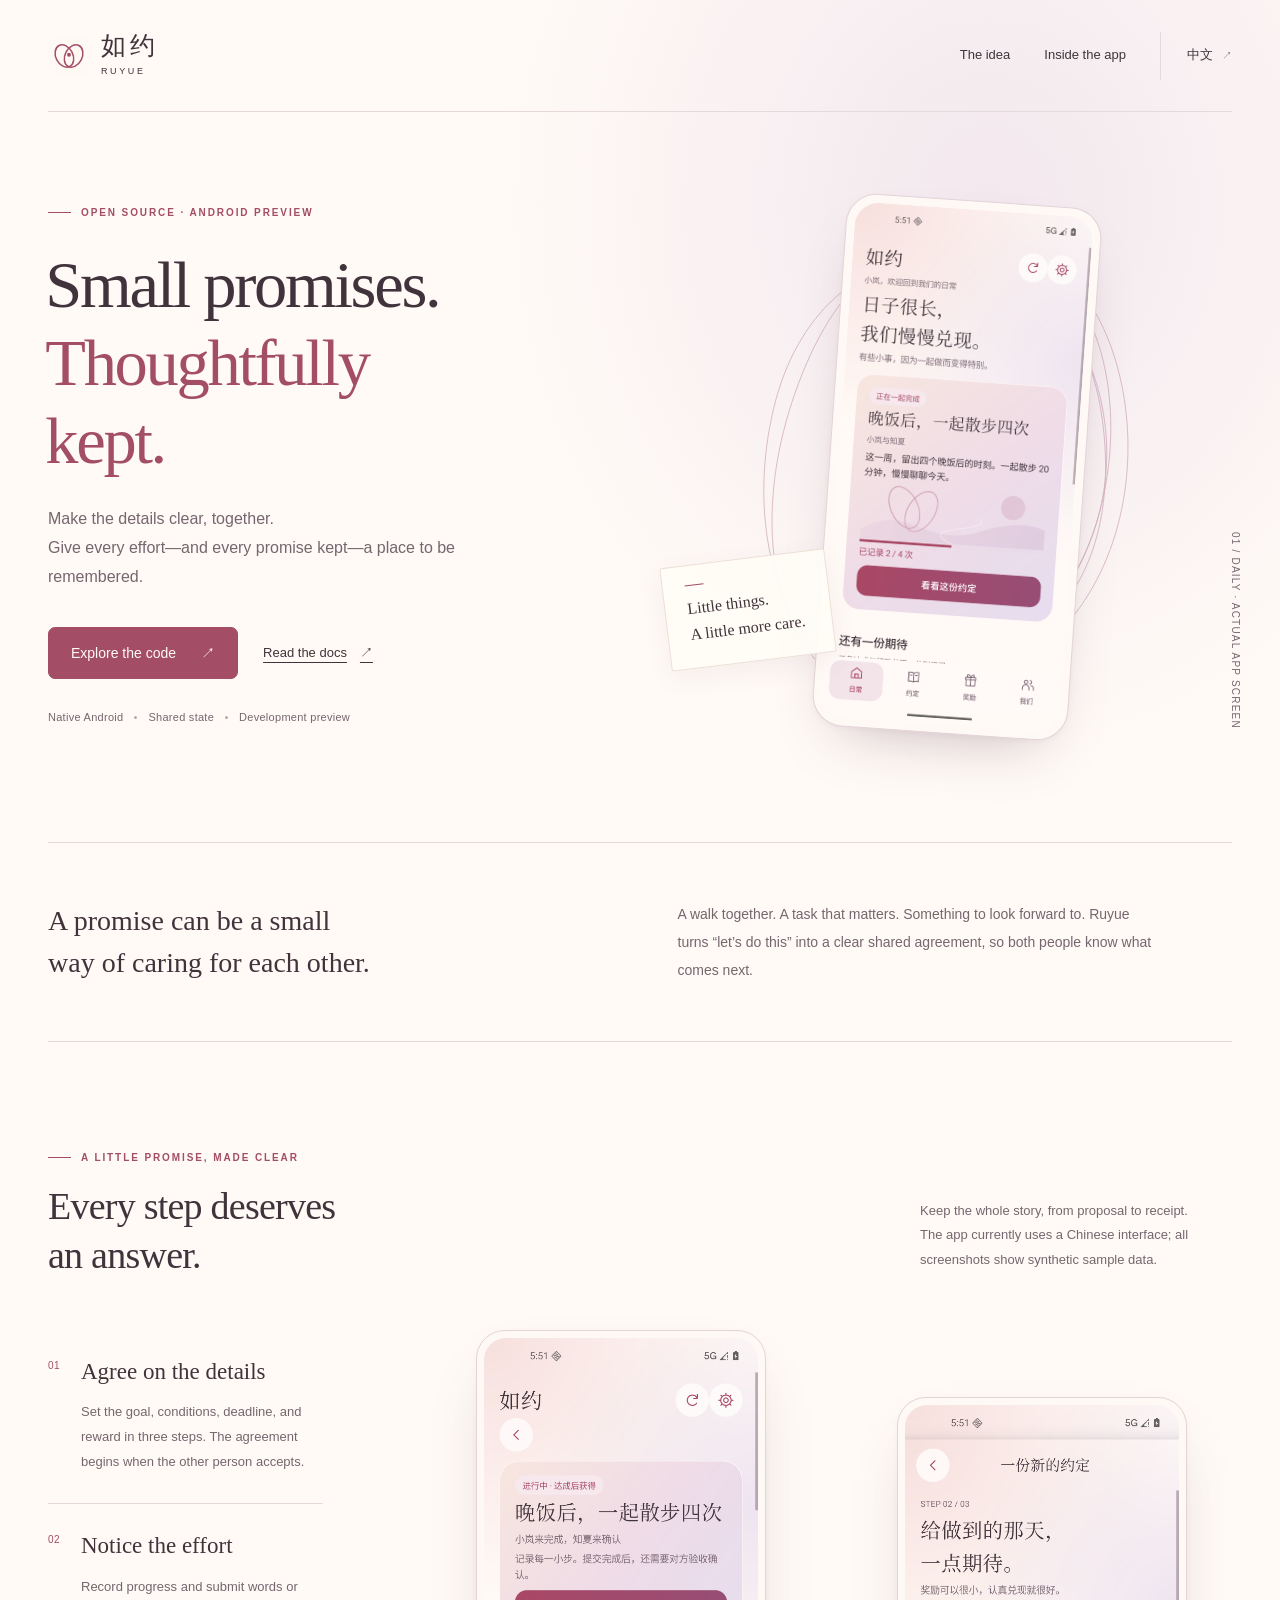
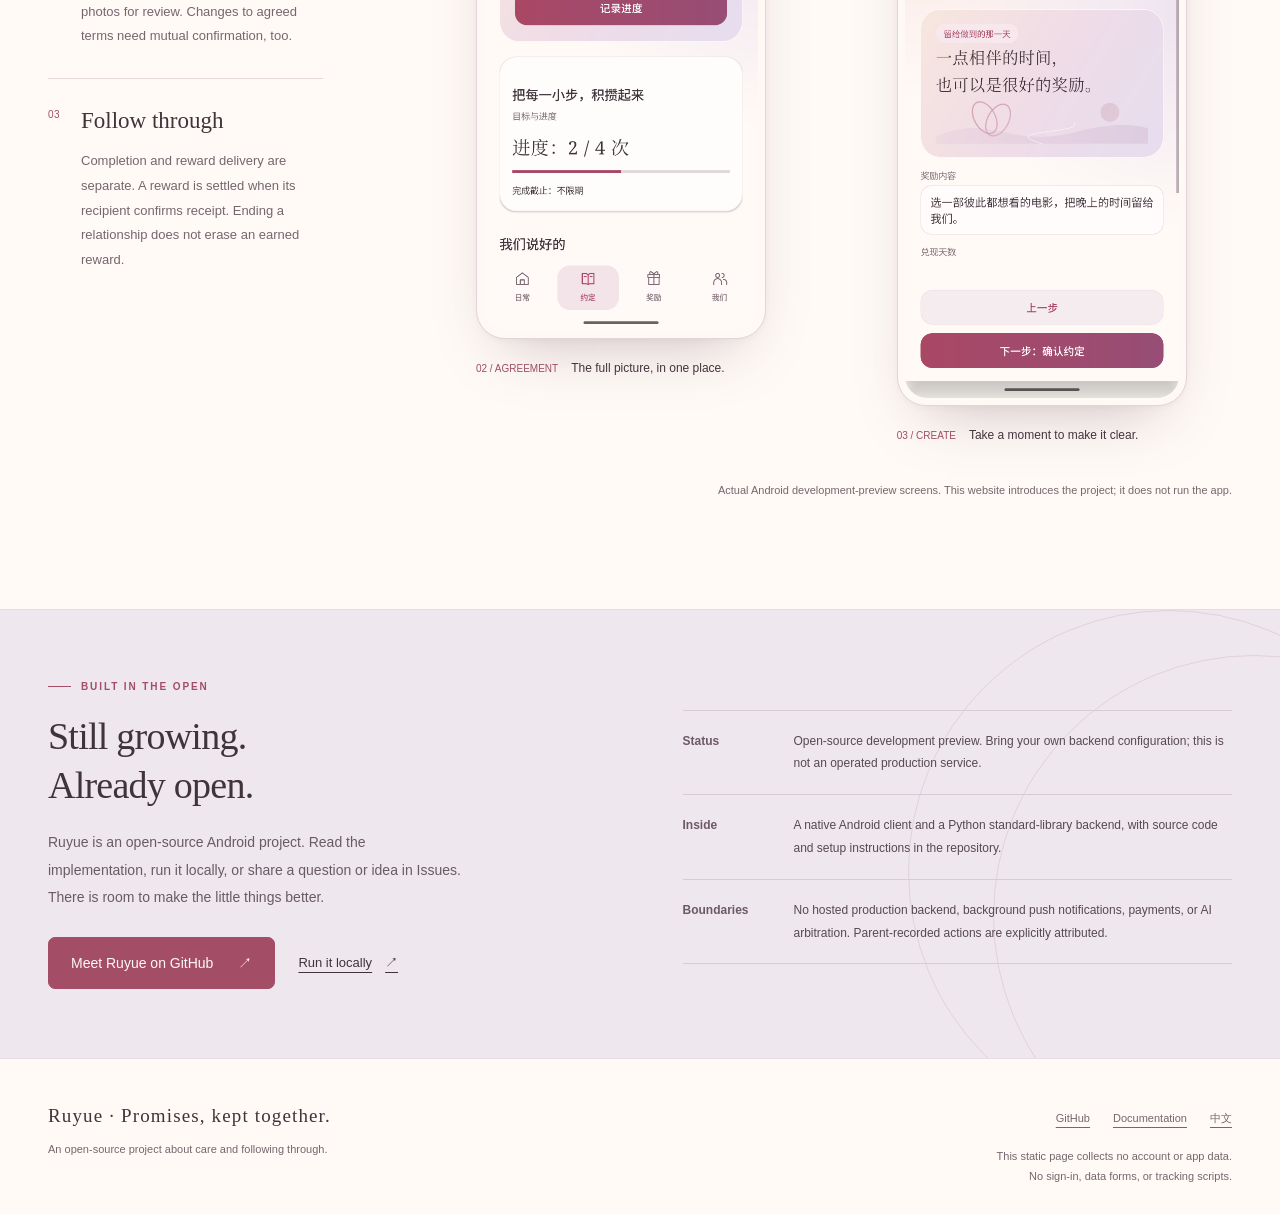
==== site/en/index.html @ 0e7e9a91 "Publish Ruyue Android preview with bilingual docs and website" ====
<!doctype html>
<html lang="en">
<head>
  <meta charset="utf-8">
  <meta name="viewport" content="width=device-width, initial-scale=1">
  <meta name="theme-color" content="#fffaf6">
  <title>Ruyue · Small promises, thoughtfully kept</title>
  <meta name="description" content="Ruyue is an open-source Android app for shared agreements in close relationships. Agree on the details, record progress, and follow rewards through to receipt. An early development preview.">
  <link rel="canonical" href="https://chenzhiyong1994.github.io/ruyue/en/">
  <link rel="alternate" hreflang="zh-CN" href="https://chenzhiyong1994.github.io/ruyue/">
  <link rel="alternate" hreflang="en" href="https://chenzhiyong1994.github.io/ruyue/en/">
  <link rel="alternate" hreflang="x-default" href="https://chenzhiyong1994.github.io/ruyue/">
  <meta property="og:type" content="website">
  <meta property="og:title" content="Ruyue · Small promises, thoughtfully kept">
  <meta property="og:description" content="An open-source Android project about the things we promise, and the care we put into keeping them.">
  <meta property="og:url" content="https://chenzhiyong1994.github.io/ruyue/en/">
  <meta property="og:locale" content="en_US">
  <link rel="icon" href="../assets/mark.svg" type="image/svg+xml">
  <link rel="stylesheet" href="../assets/style.css">
</head>
<body>
  <a class="skip" href="#main">Skip to main content</a>
  <header class="header wrap">
    <a class="brand" href="./" aria-label="Ruyue home"><img src="../assets/mark.svg" width="42" height="42" alt=""><span class="brand-name" lang="zh-CN">如约<small lang="en">RUYUE</small></span></a>
    <nav class="nav" aria-label="Main navigation"><a class="about-link" href="#why">The idea</a><a href="#inside">Inside the app</a><a class="language" href="../" lang="zh-CN" hreflang="zh-CN" aria-label="阅读中文页面">中文 <span aria-hidden="true">↗</span></a></nav>
  </header>
  <main id="main">
    <section class="hero wrap" aria-labelledby="hero-title">
      <div class="hero-text">
        <p class="eyebrow">OPEN SOURCE · ANDROID PREVIEW</p>
        <h1 id="hero-title">Small promises.<br><em>Thoughtfully<br>kept.</em></h1>
        <p class="hero-copy">Make the details clear, together.<br>Give every effort—and every promise kept—a place to be remembered.</p>
        <div class="actions"><a class="action" href="https://github.com/chenzhiyong1994/ruyue">Explore the code <span aria-hidden="true">↗</span></a><a class="text-link" href="https://github.com/chenzhiyong1994/ruyue#readme">Read the docs <span aria-hidden="true">↗</span></a></div>
        <p class="hero-meta"><span>Native Android</span><i aria-hidden="true"></i><span>Shared state</span><i aria-hidden="true"></i><span>Development preview</span></p>
      </div>
      <figure class="hero-art">
        <svg class="halo" viewBox="0 0 500 570" aria-hidden="true"><path d="M275 30C451-1 532 370 331 511S-16 446 38 219 335-3 404 166 361 555 144 515"/><path d="M306 35C464 55 484 406 282 522S-27 407 76 167 391 27 419 230 324 566 118 491"/></svg>
        <div class="phone hero-phone"><img src="../assets/home.png" width="1080" height="2340" alt="Ruyue’s Android home screen in Chinese, showing a synthetic sample agreement and its current status" fetchpriority="high"></div>
        <div class="floating-note" aria-hidden="true">Little things.<br>A little more care.</div>
        <figcaption class="image-note">01 / DAILY · ACTUAL APP SCREEN</figcaption>
      </figure>
    </section>
    <section class="intent wrap" id="why" aria-labelledby="intent-title">
      <h2 id="intent-title">A promise can be a small<br>way of caring for each other.</h2>
      <p>A walk together. A task that matters. Something to look forward to. Ruyue turns “let’s do this” into a clear shared agreement, so both people know what comes next.</p>
    </section>
    <section class="section wrap" id="inside" aria-labelledby="inside-title">
      <div class="section-head"><div><p class="eyebrow">A LITTLE PROMISE, MADE CLEAR</p><h2 id="inside-title">Every step deserves<br>an answer.</h2></div><p>Keep the whole story, from proposal to receipt.<br>The app currently uses a Chinese interface; all screenshots show synthetic sample data.</p></div>
      <div class="inside-grid">
        <div class="steps">
          <article class="step"><span class="step-number">01</span><h3>Agree on the details</h3><p>Set the goal, conditions, deadline, and reward in three steps. The agreement begins when the other person accepts.</p></article>
          <article class="step"><span class="step-number">02</span><h3>Notice the effort</h3><p>Record progress and submit words or photos for review. Changes to agreed terms need mutual confirmation, too.</p></article>
          <article class="step"><span class="step-number">03</span><h3>Follow through</h3><p>Completion and reward delivery are separate. A reward is settled when its recipient confirms receipt. Ending a relationship does not erase an earned reward.</p></article>
        </div>
        <figure class="screen-shot"><div class="phone"><img src="../assets/detail.png" width="1080" height="2340" loading="lazy" alt="A Chinese agreement detail screen with its terms, progress, and reward state"></div><figcaption><span>02 / AGREEMENT</span><b>The full picture, in one place.</b></figcaption></figure>
        <figure class="screen-shot secondary"><div class="phone"><img src="../assets/create.png" width="1080" height="2340" loading="lazy" alt="Ruyue’s three-step full-screen creation flow, before the final confirmation"></div><figcaption><span>03 / CREATE</span><b>Take a moment to make it clear.</b></figcaption></figure>
      </div>
      <p class="screens-note">Actual Android development-preview screens. This website introduces the project; it does not run the app.</p>
    </section>
    <section class="open-section" aria-labelledby="open-title">
      <div class="open wrap">
        <div><p class="eyebrow">BUILT IN THE OPEN</p><h2 id="open-title">Still growing.<br>Already open.</h2><p class="open-description">Ruyue is an open-source Android project. Read the implementation, run it locally, or share a question or idea in Issues. There is room to make the little things better.</p><div class="open-links"><a class="action" href="https://github.com/chenzhiyong1994/ruyue">Meet Ruyue on GitHub <span aria-hidden="true">↗</span></a><a class="text-link" href="https://github.com/chenzhiyong1994/ruyue#readme">Run it locally <span aria-hidden="true">↗</span></a></div></div>
        <dl class="open-facts"><div class="fact"><dt>Status</dt><dd>Open-source development preview. Bring your own backend configuration; this is not an operated production service.</dd></div><div class="fact"><dt>Inside</dt><dd>A native Android client and a Python standard-library backend, with source code and setup instructions in the repository.</dd></div><div class="fact"><dt>Boundaries</dt><dd>No hosted production backend, background push notifications, payments, or AI arbitration. Parent-recorded actions are explicitly attributed.</dd></div></dl>
      </div>
    </section>
  </main>
  <footer class="footer wrap"><div><p class="footer-title">Ruyue · Promises, kept together.</p><p>An open-source project about care and following through.</p></div><div class="footer-right"><div class="footer-links"><a href="https://github.com/chenzhiyong1994/ruyue">GitHub</a><a href="https://github.com/chenzhiyong1994/ruyue#readme">Documentation</a><a href="../" lang="zh-CN" hreflang="zh-CN">中文</a></div><p>This static page collects no account or app data.<br>No sign-in, data forms, or tracking scripts.</p></div></footer>
</body>
</html>
---- site/assets/style.css ----
:root{color-scheme:light;--paper:#fffaf6;--ink:#40333c;--muted:#75666f;--rose:#a34d67;--rose-dark:#893952;--line:#e6d9dc;--lavender:#eee7f0;--serif:"Iowan Old Style","Palatino Linotype","Songti SC","STSong","SimSun",serif;--sans:-apple-system,BlinkMacSystemFont,"Segoe UI","PingFang SC","Microsoft YaHei",sans-serif}
*{box-sizing:border-box}
html{scroll-behavior:smooth;scroll-padding-top:2rem}
body{margin:0;background:var(--paper);color:var(--ink);font:16px/1.75 var(--sans);-webkit-font-smoothing:antialiased}
body::before{content:"";position:absolute;z-index:-1;top:0;right:0;width:65%;height:820px;background:radial-gradient(ellipse at 65% 25%,#ecdfeab0,transparent 65%);pointer-events:none}
a{color:inherit;text-underline-offset:5px;text-decoration-thickness:1px}
a:hover{color:var(--rose-dark)}
a:focus-visible{outline:3px solid var(--rose);outline-offset:6px;border-radius:4px}
img,svg{display:block;max-width:100%}
img{height:auto}
button,a{-webkit-tap-highlight-color:transparent}
::selection{background:#ead5df}
.wrap{width:min(1184px,calc(100% - 96px));margin-inline:auto}
.skip{position:fixed;top:12px;left:12px;z-index:10;padding:10px 20px;background:var(--ink);color:white;transform:translateY(-180%)}
.skip:focus{transform:none;color:white}
.header{display:flex;align-items:center;justify-content:space-between;min-height:112px;border-bottom:1px solid var(--line)}
.brand{display:flex;align-items:center;gap:11px;text-decoration:none}
.brand img{width:42px;height:42px}
.brand-name{font-family:var(--serif);font-size:25px;letter-spacing:.14em;line-height:1.15}
.brand-name small{display:block;font:9px/1.8 var(--sans);letter-spacing:.29em;margin-top:3px}
.nav{display:flex;align-items:center;gap:34px;font-size:13px}
.nav a{display:inline-flex;align-items:center;min-height:48px;text-decoration:none}
.nav a:hover{text-decoration:underline}
.nav .language{gap:9px;border-left:1px solid var(--line);padding-left:26px}
.language span{font-size:10px;color:var(--muted)}
.hero{display:grid;grid-template-columns:1.05fr 1fr;align-items:center;min-height:730px;padding-top:40px;padding-bottom:62px;gap:55px}
.eyebrow{display:flex;align-items:center;gap:10px;color:var(--rose);font-size:10px;line-height:1.5;letter-spacing:.19em;font-weight:600;text-transform:uppercase;margin:0 0 26px}
.eyebrow::before{content:"";width:23px;height:1px;background:currentColor}
h1,h2,h3,p,figure{margin:0}
h1,h2,h3{font-weight:400}
h1{font:400 clamp(46px,5.25vw,70px)/1.4 var(--serif);letter-spacing:.025em;margin-left:-.04em}
h1 em{font-style:normal;color:var(--rose)}
.hero-copy{font-size:17px;line-height:1.95;color:var(--muted);max-width:29em;margin-top:26px}
.actions{display:flex;flex-wrap:wrap;align-items:center;gap:14px 25px;margin-top:35px}
.action{display:inline-flex;justify-content:center;align-items:center;gap:25px;min-height:52px;padding:12px 22px;border:1px solid var(--rose);border-radius:7px;background:var(--rose);color:#fffaf6;text-decoration:none;font-size:14px;transition:background .2s,transform .2s}
.action:hover{background:var(--rose-dark);border-color:var(--rose-dark);color:#fffaf6;transform:translateY(-2px)}
.text-link{display:inline-flex;align-items:center;gap:13px;min-height:48px;font-size:13px}
.hero-meta{display:flex;gap:11px;align-items:center;flex-wrap:wrap;font-size:11px;color:var(--muted);margin-top:29px;letter-spacing:.025em}
.hero-meta i{width:3px;height:3px;background:#bca4af;border-radius:50%}
.hero-art{position:relative;display:flex;align-items:center;justify-content:center;min-width:0;padding:13px 0 12px}
.halo{position:absolute;width:112%;max-width:none;height:88%;top:6%;left:-6%;pointer-events:none;color:#c493aa;opacity:.66}
.halo path{fill:none;stroke:currentColor;stroke-width:1}
.phone{position:relative;background:#fff9f5;border:1px solid #e3d4d9;border-radius:31px;padding:8px;box-shadow:0 28px 60px -29px #76526766,0 2px 5px #8062700d;overflow:hidden}
.phone img{width:100%;border-radius:24px}
.hero-phone{width:256px;transform:rotate(4deg);z-index:1}
.floating-note{position:absolute;z-index:2;bottom:15%;left:-3%;padding:19px 26px 19px 22px;transform:rotate(-7deg);background:#fffdf7eF;border:1px solid #eddfd6;box-shadow:0 8px 25px #79586812;font:16px/1.8 var(--serif);letter-spacing:.035em;border-radius:2px}
.floating-note::before{content:"";display:block;width:19px;height:1px;background:var(--rose);margin-bottom:10px}
.image-note{position:absolute;right:-12px;bottom:3%;writing-mode:vertical-rl;font-size:10px;letter-spacing:.12em;color:var(--muted)}
.intent{border-top:1px solid var(--line);border-bottom:1px solid var(--line);padding:57px 0;display:grid;grid-template-columns:1fr 1fr;gap:75px;align-items:center}
.intent h2{font:28px/1.8 var(--serif);letter-spacing:.025em;max-width:16em}
.intent p{font-size:14px;color:var(--muted);line-height:2;max-width:34em}
.section{padding-block:108px}
.section-head{display:flex;justify-content:space-between;align-items:end;gap:40px;margin-bottom:49px}
.section-head h2,.open h2{font:38px/1.55 var(--serif);letter-spacing:.01em}
.section-head .eyebrow{margin-bottom:17px}
.section-head>p{font-size:13px;color:var(--muted);max-width:24em;line-height:1.9;padding-bottom:8px}
.inside-grid{display:grid;grid-template-columns:.9fr 1fr 1fr;gap:40px;align-items:start}
.steps{padding-top:25px;max-width:275px}
.step{position:relative;padding:0 0 29px 33px;margin-bottom:25px;border-bottom:1px solid var(--line)}
.step:last-child{margin-bottom:0;border-bottom:0;padding-bottom:0}
.step-number{position:absolute;left:0;top:2px;color:var(--rose);font-size:10px;font-variant-numeric:tabular-nums;letter-spacing:.04em}
.step h3{font:21px/1.5 var(--serif);margin-bottom:11px}
.step p{font-size:13px;line-height:1.9;color:var(--muted)}
.screen-shot{min-width:0;max-width:290px;margin-inline:auto}
.screen-shot .phone{border-radius:29px;padding:7px}
.screen-shot .phone img{border-radius:22px}
.screen-shot.secondary{padding-top:67px}
figcaption{margin-top:19px;display:flex;gap:13px;align-items:baseline;font-size:12px;color:var(--muted)}
figcaption b{font-weight:500;color:var(--ink)}
figcaption span:first-child{font-size:10px;color:var(--rose)}
.screens-note{margin-top:35px;font-size:11px;color:var(--muted);text-align:right}
.open-section{background:#eee7ed;border-top:1px solid #e6dce3;border-bottom:1px solid #e6dce3;position:relative;overflow:hidden}
.open-section::before{content:"";position:absolute;pointer-events:none;width:520px;height:520px;border:1px solid #d6bfcf;border-radius:50%;right:-150px;top:0;opacity:.55}
.open-section::after{content:"";position:absolute;pointer-events:none;width:520px;height:520px;border:1px solid #d6bfcf;border-radius:50%;right:-235px;top:45px;opacity:.55}
.open{position:relative;z-index:1;display:grid;grid-template-columns:1fr 1fr;gap:85px;padding-block:69px}
.open .eyebrow{margin-bottom:18px}
.open-description{max-width:30em;font-size:14px;line-height:1.95;color:#695b65;margin-top:19px}
.open-links{display:flex;align-items:center;flex-wrap:wrap;gap:23px;margin-top:26px}
.open-facts{padding-top:6px;align-self:center}
.fact{display:grid;grid-template-columns:86px 1fr;gap:25px;padding:19px 0;border-bottom:1px solid #d8cbd5;font-size:12px;line-height:1.9}
.fact:first-child{border-top:1px solid #d8cbd5}
.fact dt{color:#6c5968;font-weight:600}
.fact dd{margin:0;color:#584951;overflow-wrap:anywhere}
.footer{padding-top:40px;padding-bottom:28px;display:flex;justify-content:space-between;gap:35px;align-items:start;font-size:11px;color:var(--muted)}
.footer-title{font-family:var(--serif);font-size:19px;color:var(--ink);margin-bottom:7px;letter-spacing:.06em}
.footer-right{text-align:right;max-width:35em}
.footer-links{display:flex;gap:23px;justify-content:flex-end;margin-bottom:10px;flex-wrap:wrap}
.footer-links a{display:inline-flex;align-items:center;min-height:38px}
html[lang=en] h1{font-size:clamp(45px,5.2vw,69px);line-height:1.17;letter-spacing:-.035em}
html[lang=en] .hero-copy{font-size:16px;line-height:1.8;max-width:26em}
html[lang=en] .intent h2{line-height:1.5;letter-spacing:0}
html[lang=en] .step h3{font-size:23px}
html[lang=en] .floating-note{font-size:16px;line-height:1.65;letter-spacing:0}
html[lang=en] .section-head h2,html[lang=en] .open h2{line-height:1.3;letter-spacing:-.02em}
@media(max-width:1040px){.wrap{width:calc(100% - 64px)}.hero{gap:30px;min-height:675px}.hero-phone{width:230px}.floating-note{left:-10%;bottom:11%;font-size:14px;padding:15px 19px}.inside-grid{gap:26px}.steps{padding-top:14px}.step{padding-left:24px}.intent{gap:45px}.open{gap:50px}.fact{grid-template-columns:75px 1fr;gap:15px}.image-note{right:-2px}}
@media(max-width:760px){.wrap{width:calc(100% - 40px)}.header{min-height:88px}.brand-name{font-size:23px}.brand img{width:35px;height:35px}.nav{gap:19px;font-size:12px}.nav .language{padding-left:17px}.language span{display:none}.hero{grid-template-columns:1fr;gap:37px;padding-top:55px;padding-bottom:51px}.hero-text{max-width:530px}.hero h1{font-size:55px;line-height:1.4}.hero-copy{font-size:15px;max-width:30em;margin-top:22px}.hero .eyebrow{margin-bottom:21px}.actions{margin-top:26px;gap:12px 22px}.hero-meta{margin-top:21px}.hero-art{max-width:470px;width:100%;justify-self:center}.hero-phone{width:240px;transform:rotate(3deg)}.floating-note{left:0;bottom:17%;font-size:16px;padding:16px 22px}.image-note{right:7%;bottom:6%}.halo{left:0;max-width:100%}.intent{grid-template-columns:1fr;gap:18px;padding-block:37px}.intent h2{font-size:25px;max-width:22em}.intent p{font-size:13px;max-width:42em}.section{padding-block:67px}.section-head{display:block;margin-bottom:34px}.section-head h2,.open h2{font-size:32px}.section-head>p{max-width:38em;margin-top:16px;padding:0}.inside-grid{grid-template-columns:1fr 1fr;gap:26px 20px}.steps{grid-column:1/-1;max-width:none;display:grid;grid-template-columns:repeat(3,1fr);gap:20px;padding:0 0 13px}.step{padding:0;margin:0;border:0}.step-number{position:static;display:block;margin-bottom:9px}.step h3{font-size:19px;margin-bottom:8px}.step p{font-size:12px}.screen-shot{width:100%;max-width:260px}.screen-shot.secondary{padding-top:48px}.screen-shot .phone{padding:5px;border-radius:24px}.screen-shot .phone img{border-radius:19px}figcaption{gap:8px;display:block;margin-top:13px}figcaption span:first-child{display:block;margin-bottom:3px}.screens-note{text-align:left;font-size:10px;margin-top:26px}.open{grid-template-columns:1fr;gap:31px;padding-block:48px}.open-description{font-size:13px;max-width:40em}.open-facts{padding:0;margin:0}.fact{grid-template-columns:83px 1fr;padding-block:15px}.footer{padding-top:30px;gap:25px}.footer-right{max-width:25em}html[lang=en] .hero h1{font-size:56px;line-height:1.15}html[lang=en] .step h3{font-size:19px}}
@media(max-width:420px){.wrap{width:calc(100% - 36px)}.nav{gap:14px}.nav .language{padding-left:12px}.nav .about-link{display:none}.hero{padding-top:43px}.hero h1{font-size:46px}.eyebrow{font-size:9px;letter-spacing:.12em}.hero-copy{font-size:14px}.hero-phone{width:216px}.floating-note{left:0;bottom:15%;font-size:14px;padding:13px 17px}.image-note{right:0}.action{font-size:13px;gap:17px;padding-inline:18px}.text-link{font-size:12px}.hero-meta{font-size:10px;gap:8px}.steps{grid-template-columns:1fr;gap:22px;padding-bottom:7px}.step{padding-left:30px}.step-number{position:absolute;top:5px;left:0}.step h3{font-size:20px}.step p{font-size:13px;max-width:30em}.inside-grid{gap:26px 13px}.screen-shot .phone{padding:4px;border-radius:18px}.screen-shot .phone img{border-radius:14px}.section-head h2,.open h2{font-size:29px}.section-head .eyebrow{margin-bottom:12px}.intent h2{font-size:24px}.footer{display:block}.footer-right{text-align:left;margin-top:19px;max-width:none}.footer-links{justify-content:flex-start;margin-bottom:8px;gap:25px}html[lang=en] .hero h1{font-size:47px}.fact{grid-template-columns:73px 1fr;gap:16px}}
@media(prefers-reduced-motion:reduce){html{scroll-behavior:auto}*,*::before,*::after{animation:none!important;transition:none!important}}
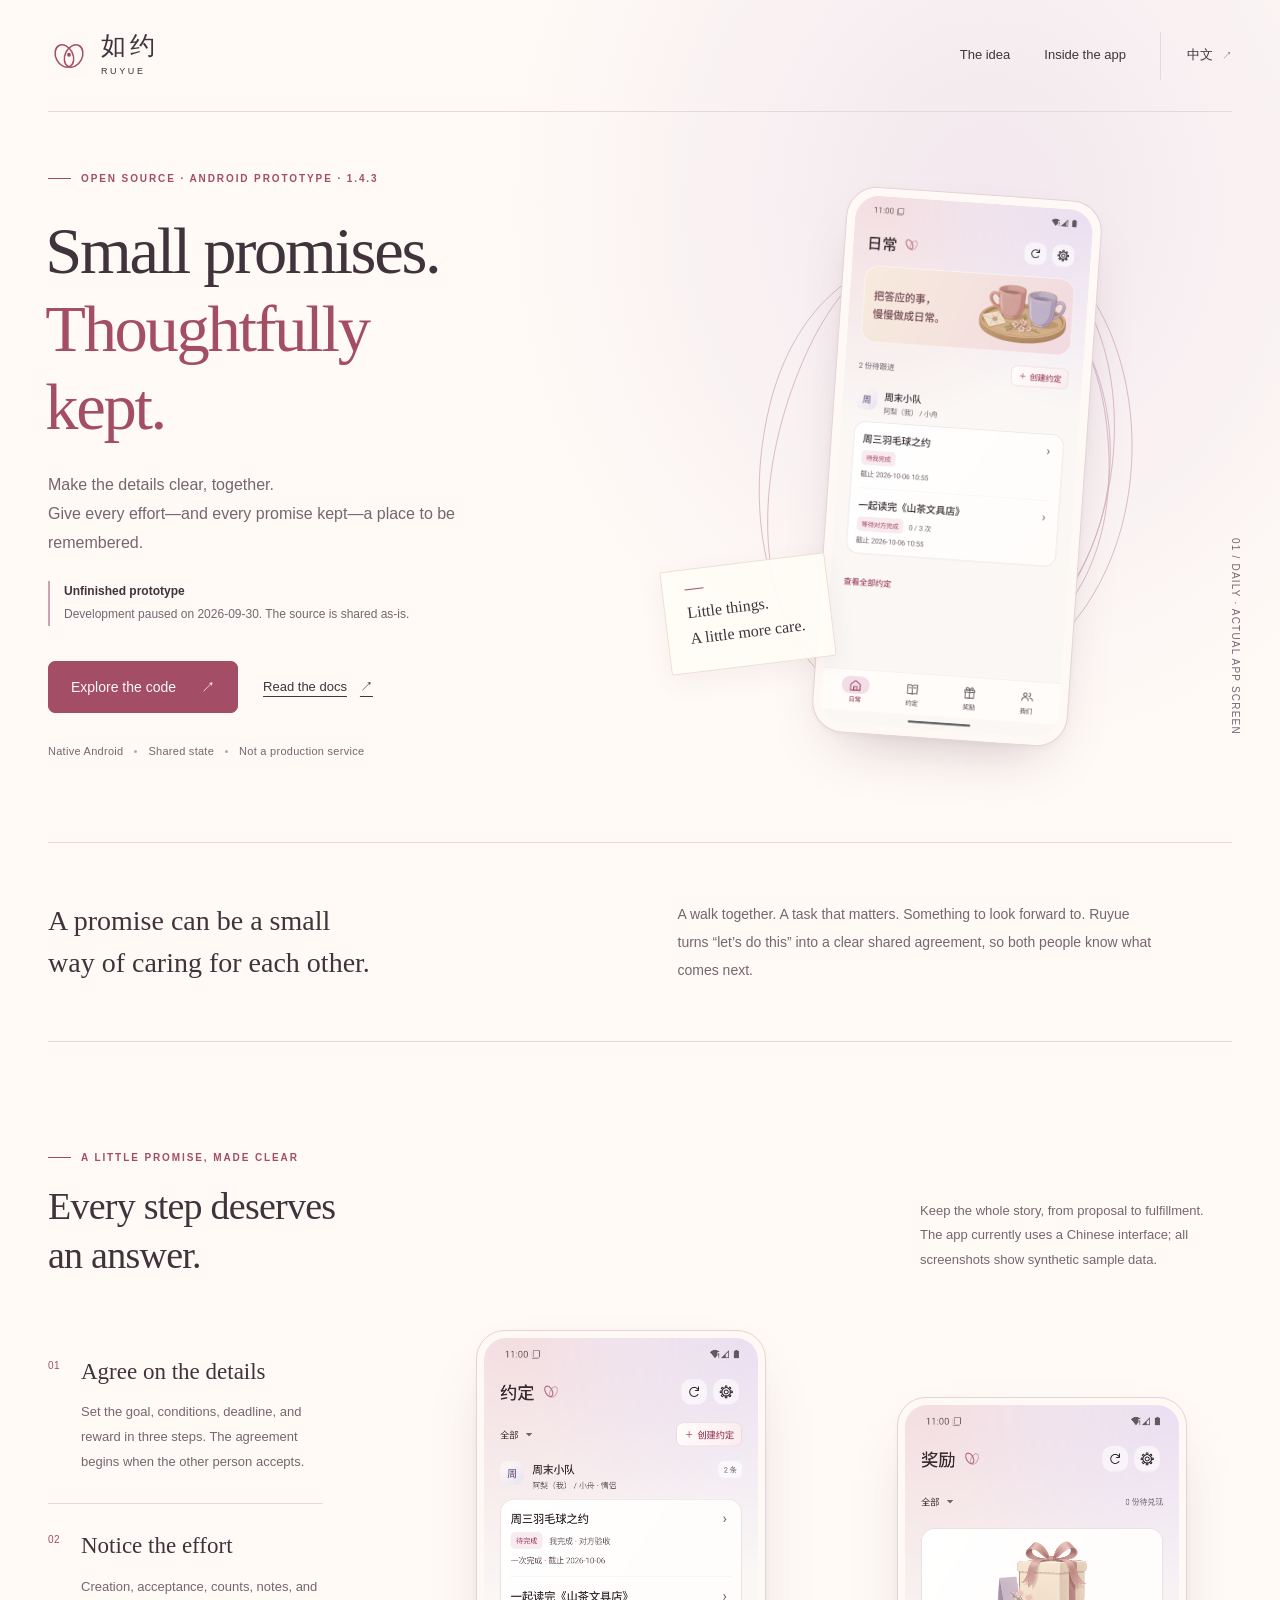
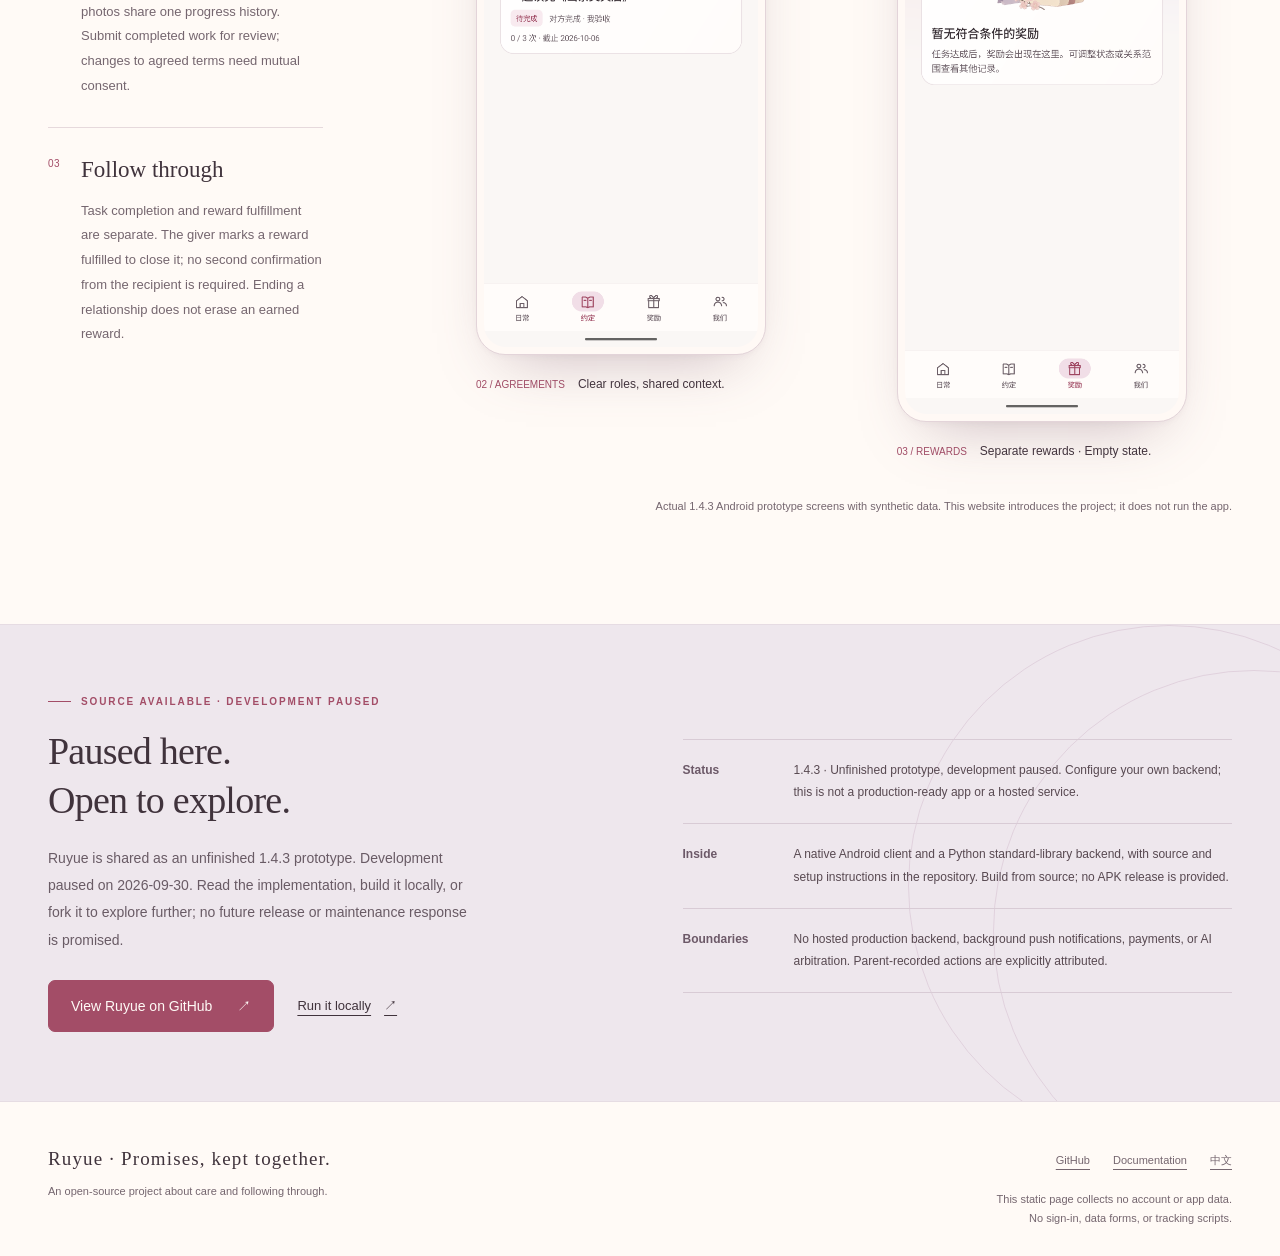
==== commit b25d8396: "Publish 1.4.3 prototype snapshot and document paused development" ====
--- a/site/en/index.html
+++ b/site/en/index.html
@@ -5,14 +5,14 @@
   <meta name="viewport" content="width=device-width, initial-scale=1">
   <meta name="theme-color" content="#fffaf6">
   <title>Ruyue · Small promises, thoughtfully kept</title>
-  <meta name="description" content="Ruyue is an open-source Android app for shared agreements in close relationships. Agree on the details, record progress, and follow rewards through to receipt. An early development preview.">
+  <meta name="description" content="Ruyue 1.4.3 is an unfinished open-source Android prototype for shared agreements in close relationships. Task completion and reward fulfillment are separate. Development paused on 2026-09-30.">
   <link rel="canonical" href="https://chenzhiyong1994.github.io/ruyue/en/">
   <link rel="alternate" hreflang="zh-CN" href="https://chenzhiyong1994.github.io/ruyue/">
   <link rel="alternate" hreflang="en" href="https://chenzhiyong1994.github.io/ruyue/en/">
   <link rel="alternate" hreflang="x-default" href="https://chenzhiyong1994.github.io/ruyue/">
   <meta property="og:type" content="website">
   <meta property="og:title" content="Ruyue · Small promises, thoughtfully kept">
-  <meta property="og:description" content="An open-source Android project about the things we promise, and the care we put into keeping them.">
+  <meta property="og:description" content="Ruyue 1.4.3: an unfinished open-source Android prototype for shared agreements. Development paused on 2026-09-30.">
   <meta property="og:url" content="https://chenzhiyong1994.github.io/ruyue/en/">
   <meta property="og:locale" content="en_US">
   <link rel="icon" href="../assets/mark.svg" type="image/svg+xml">
@@ -27,15 +27,16 @@
   <main id="main">
     <section class="hero wrap" aria-labelledby="hero-title">
       <div class="hero-text">
-        <p class="eyebrow">OPEN SOURCE · ANDROID PREVIEW</p>
+        <p class="eyebrow">OPEN SOURCE · ANDROID PROTOTYPE · 1.4.3</p>
         <h1 id="hero-title">Small promises.<br><em>Thoughtfully<br>kept.</em></h1>
         <p class="hero-copy">Make the details clear, together.<br>Give every effort—and every promise kept—a place to be remembered.</p>
+        <p class="project-status"><strong>Unfinished prototype</strong><span>Development paused on <time datetime="2026-09-30">2026-09-30</time>. The source is shared as-is.</span></p>
         <div class="actions"><a class="action" href="https://github.com/chenzhiyong1994/ruyue">Explore the code <span aria-hidden="true">↗</span></a><a class="text-link" href="https://github.com/chenzhiyong1994/ruyue#readme">Read the docs <span aria-hidden="true">↗</span></a></div>
-        <p class="hero-meta"><span>Native Android</span><i aria-hidden="true"></i><span>Shared state</span><i aria-hidden="true"></i><span>Development preview</span></p>
+        <p class="hero-meta"><span>Native Android</span><i aria-hidden="true"></i><span>Shared state</span><i aria-hidden="true"></i><span>Not a production service</span></p>
       </div>
       <figure class="hero-art">
         <svg class="halo" viewBox="0 0 500 570" aria-hidden="true"><path d="M275 30C451-1 532 370 331 511S-16 446 38 219 335-3 404 166 361 555 144 515"/><path d="M306 35C464 55 484 406 282 522S-27 407 76 167 391 27 419 230 324 566 118 491"/></svg>
-        <div class="phone hero-phone"><img src="../assets/home.png" width="1080" height="2340" alt="Ruyue’s Android home screen in Chinese, showing a synthetic sample agreement and its current status" fetchpriority="high"></div>
+        <div class="phone hero-phone"><img src="../assets/home.png" width="1080" height="2400" alt="Ruyue 1.4.3 home screen in Chinese, with two pending agreements in a synthetic sample relationship" fetchpriority="high"></div>
         <div class="floating-note" aria-hidden="true">Little things.<br>A little more care.</div>
         <figcaption class="image-note">01 / DAILY · ACTUAL APP SCREEN</figcaption>
       </figure>
@@ -45,22 +46,22 @@
       <p>A walk together. A task that matters. Something to look forward to. Ruyue turns “let’s do this” into a clear shared agreement, so both people know what comes next.</p>
     </section>
     <section class="section wrap" id="inside" aria-labelledby="inside-title">
-      <div class="section-head"><div><p class="eyebrow">A LITTLE PROMISE, MADE CLEAR</p><h2 id="inside-title">Every step deserves<br>an answer.</h2></div><p>Keep the whole story, from proposal to receipt.<br>The app currently uses a Chinese interface; all screenshots show synthetic sample data.</p></div>
+      <div class="section-head"><div><p class="eyebrow">A LITTLE PROMISE, MADE CLEAR</p><h2 id="inside-title">Every step deserves<br>an answer.</h2></div><p>Keep the whole story, from proposal to fulfillment.<br>The app currently uses a Chinese interface; all screenshots show synthetic sample data.</p></div>
       <div class="inside-grid">
         <div class="steps">
           <article class="step"><span class="step-number">01</span><h3>Agree on the details</h3><p>Set the goal, conditions, deadline, and reward in three steps. The agreement begins when the other person accepts.</p></article>
-          <article class="step"><span class="step-number">02</span><h3>Notice the effort</h3><p>Record progress and submit words or photos for review. Changes to agreed terms need mutual confirmation, too.</p></article>
-          <article class="step"><span class="step-number">03</span><h3>Follow through</h3><p>Completion and reward delivery are separate. A reward is settled when its recipient confirms receipt. Ending a relationship does not erase an earned reward.</p></article>
+          <article class="step"><span class="step-number">02</span><h3>Notice the effort</h3><p>Creation, acceptance, counts, notes, and photos share one progress history. Submit completed work for review; changes to agreed terms need mutual consent.</p></article>
+          <article class="step"><span class="step-number">03</span><h3>Follow through</h3><p>Task completion and reward fulfillment are separate. The giver marks a reward fulfilled to close it; no second confirmation from the recipient is required. Ending a relationship does not erase an earned reward.</p></article>
         </div>
-        <figure class="screen-shot"><div class="phone"><img src="../assets/detail.png" width="1080" height="2340" loading="lazy" alt="A Chinese agreement detail screen with its terms, progress, and reward state"></div><figcaption><span>02 / AGREEMENT</span><b>The full picture, in one place.</b></figcaption></figure>
-        <figure class="screen-shot secondary"><div class="phone"><img src="../assets/create.png" width="1080" height="2340" loading="lazy" alt="Ruyue’s three-step full-screen creation flow, before the final confirmation"></div><figcaption><span>03 / CREATE</span><b>Take a moment to make it clear.</b></figcaption></figure>
+        <figure class="screen-shot"><div class="phone"><img src="../assets/agreements.png" width="1080" height="2400" loading="lazy" alt="Ruyue 1.4.3 agreement list in Chinese, grouped by a synthetic relationship with each person’s role and pending status"></div><figcaption><span>02 / AGREEMENTS</span><b>Clear roles, shared context.</b></figcaption></figure>
+        <figure class="screen-shot secondary"><div class="phone"><img src="../assets/rewards.png" width="1080" height="2400" loading="lazy" alt="Ruyue 1.4.3 rewards empty state in Chinese; the synthetic sample has no completed tasks with rewards yet"></div><figcaption><span>03 / REWARDS</span><b>Separate rewards · Empty state.</b></figcaption></figure>
       </div>
-      <p class="screens-note">Actual Android development-preview screens. This website introduces the project; it does not run the app.</p>
+      <p class="screens-note">Actual 1.4.3 Android prototype screens with synthetic data. This website introduces the project; it does not run the app.</p>
     </section>
     <section class="open-section" aria-labelledby="open-title">
       <div class="open wrap">
-        <div><p class="eyebrow">BUILT IN THE OPEN</p><h2 id="open-title">Still growing.<br>Already open.</h2><p class="open-description">Ruyue is an open-source Android project. Read the implementation, run it locally, or share a question or idea in Issues. There is room to make the little things better.</p><div class="open-links"><a class="action" href="https://github.com/chenzhiyong1994/ruyue">Meet Ruyue on GitHub <span aria-hidden="true">↗</span></a><a class="text-link" href="https://github.com/chenzhiyong1994/ruyue#readme">Run it locally <span aria-hidden="true">↗</span></a></div></div>
-        <dl class="open-facts"><div class="fact"><dt>Status</dt><dd>Open-source development preview. Bring your own backend configuration; this is not an operated production service.</dd></div><div class="fact"><dt>Inside</dt><dd>A native Android client and a Python standard-library backend, with source code and setup instructions in the repository.</dd></div><div class="fact"><dt>Boundaries</dt><dd>No hosted production backend, background push notifications, payments, or AI arbitration. Parent-recorded actions are explicitly attributed.</dd></div></dl>
+        <div><p class="eyebrow">SOURCE AVAILABLE · DEVELOPMENT PAUSED</p><h2 id="open-title">Paused here.<br>Open to explore.</h2><p class="open-description">Ruyue is shared as an unfinished 1.4.3 prototype. Development paused on 2026-09-30. Read the implementation, build it locally, or fork it to explore further; no future release or maintenance response is promised.</p><div class="open-links"><a class="action" href="https://github.com/chenzhiyong1994/ruyue">View Ruyue on GitHub <span aria-hidden="true">↗</span></a><a class="text-link" href="https://github.com/chenzhiyong1994/ruyue#readme">Run it locally <span aria-hidden="true">↗</span></a></div></div>
+        <dl class="open-facts"><div class="fact"><dt>Status</dt><dd>1.4.3 · Unfinished prototype, development paused. Configure your own backend; this is not a production-ready app or a hosted service.</dd></div><div class="fact"><dt>Inside</dt><dd>A native Android client and a Python standard-library backend, with source and setup instructions in the repository. Build from source; no APK release is provided.</dd></div><div class="fact"><dt>Boundaries</dt><dd>No hosted production backend, background push notifications, payments, or AI arbitration. Parent-recorded actions are explicitly attributed.</dd></div></dl>
       </div>
     </section>
   </main>
--- a/site/assets/style.css
+++ b/site/assets/style.css
@@ -31,6 +31,9 @@
 h1{font:400 clamp(46px,5.25vw,70px)/1.4 var(--serif);letter-spacing:.025em;margin-left:-.04em}
 h1 em{font-style:normal;color:var(--rose)}
 .hero-copy{font-size:17px;line-height:1.95;color:var(--muted);max-width:29em;margin-top:26px}
+.project-status{margin-top:23px;max-width:34em;padding-left:14px;border-left:2px solid #cda1b2;font-size:12px;line-height:1.8;color:var(--muted)}
+.project-status strong{display:block;color:var(--ink);font-weight:600}
+.project-status span{display:block;margin-top:2px}
 .actions{display:flex;flex-wrap:wrap;align-items:center;gap:14px 25px;margin-top:35px}
 .action{display:inline-flex;justify-content:center;align-items:center;gap:25px;min-height:52px;padding:12px 22px;border:1px solid var(--rose);border-radius:7px;background:var(--rose);color:#fffaf6;text-decoration:none;font-size:14px;transition:background .2s,transform .2s}
 .action:hover{background:var(--rose-dark);border-color:var(--rose-dark);color:#fffaf6;transform:translateY(-2px)}
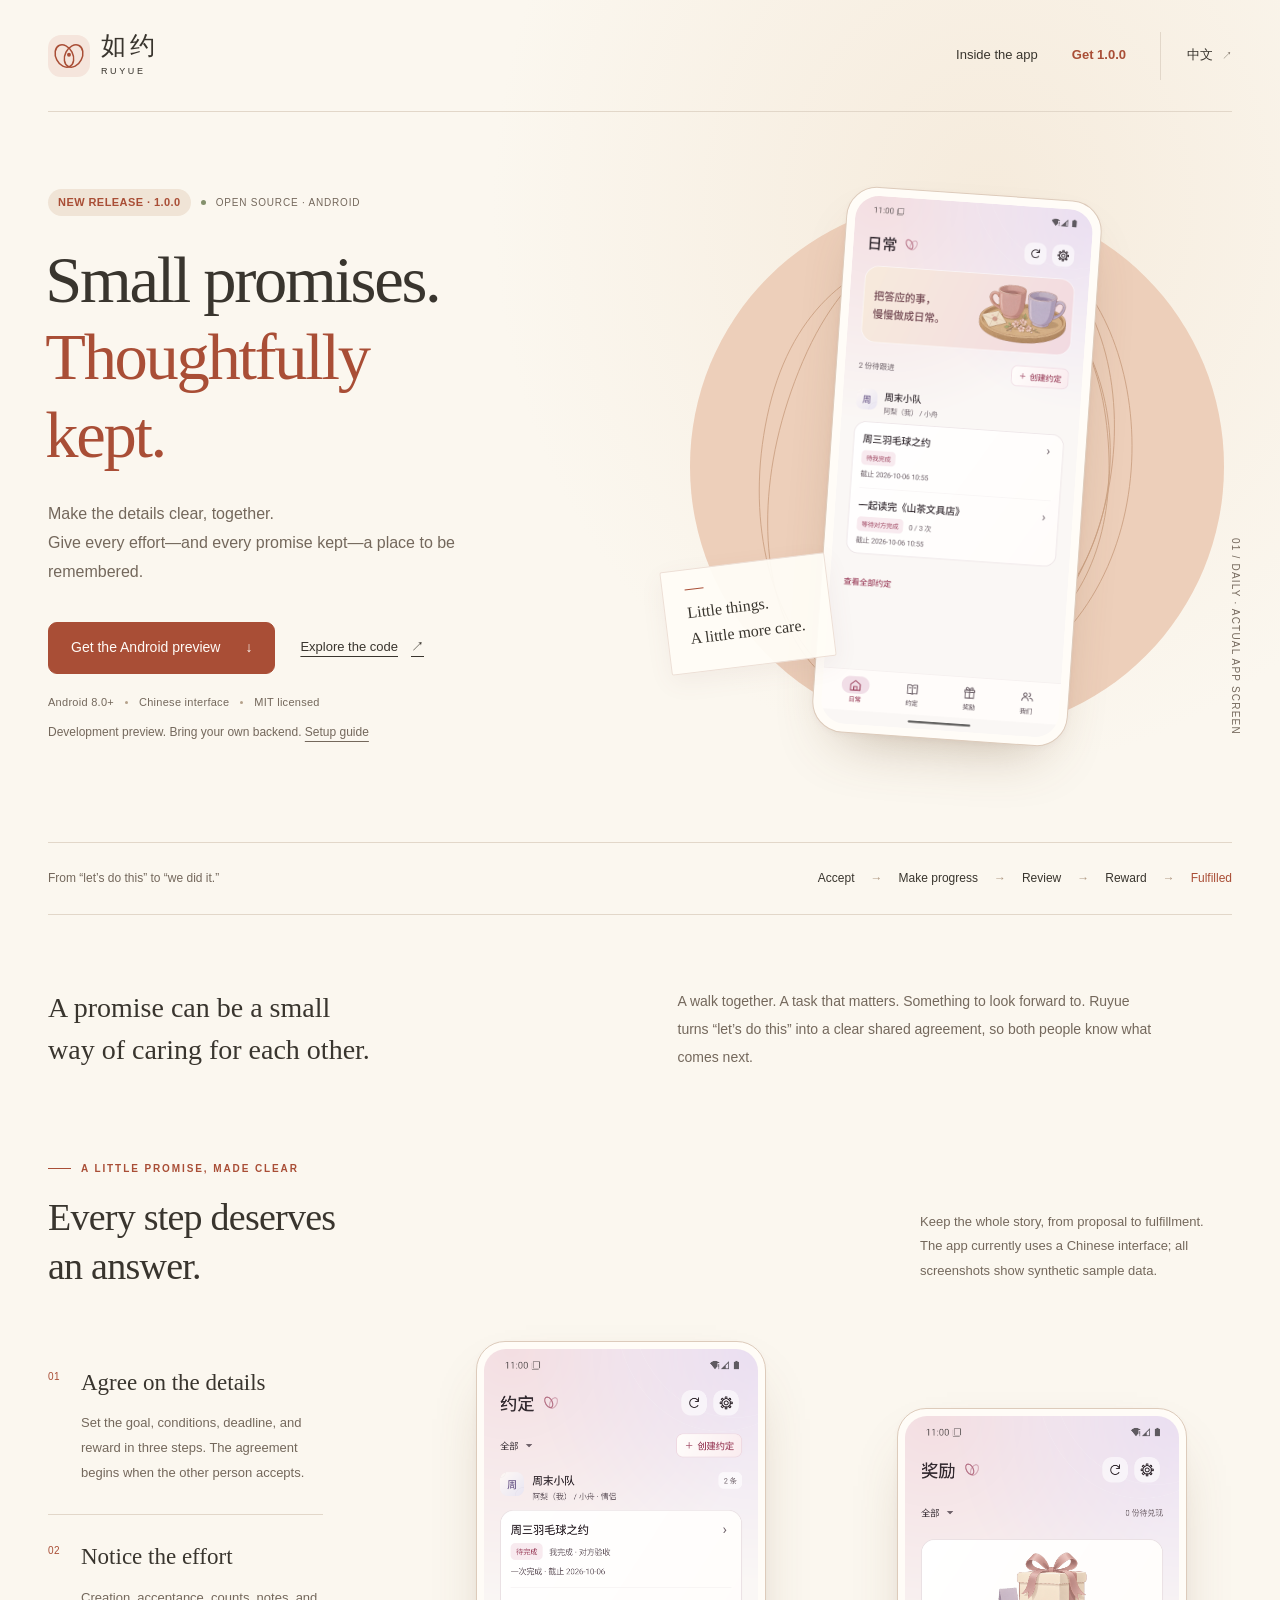
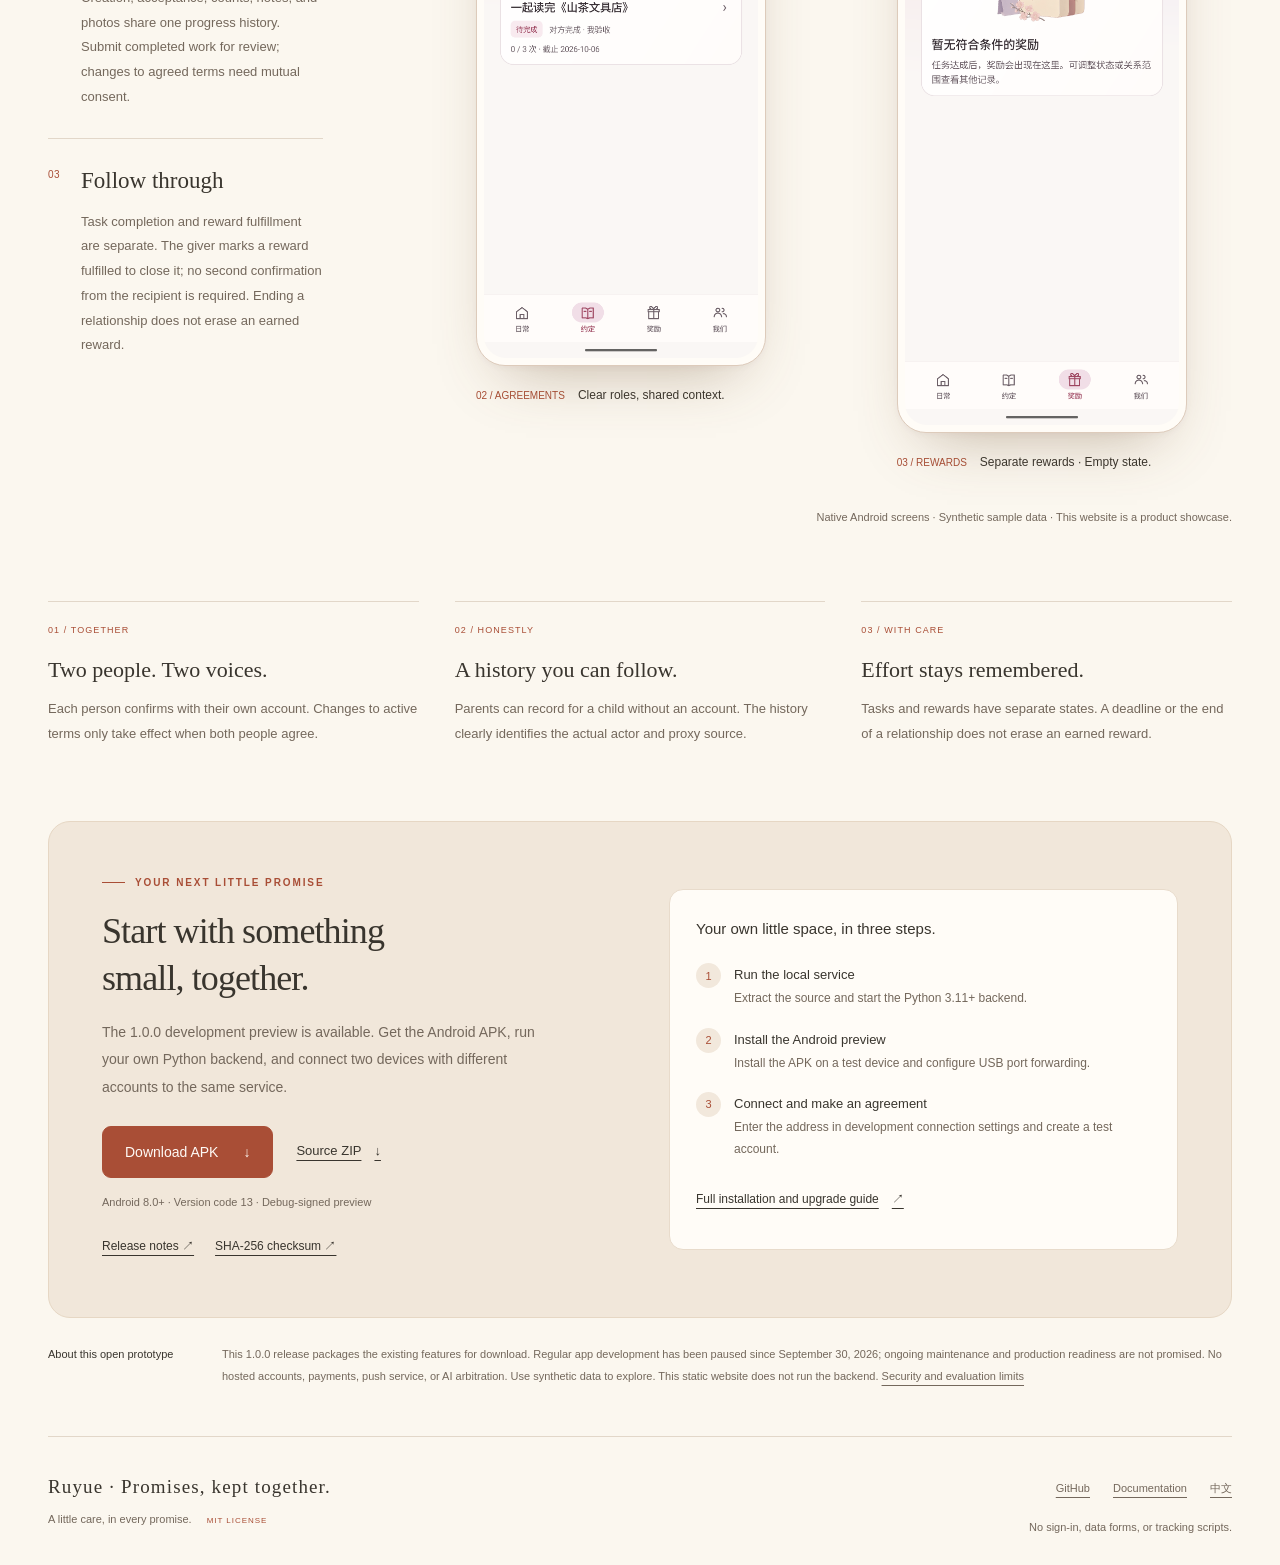
==== commit 2a5af10a: "release: package Ruyue 1.0.0 and refresh project pages" ====
--- a/site/en/index.html
+++ b/site/en/index.html
@@ -3,44 +3,45 @@
 <head>
   <meta charset="utf-8">
   <meta name="viewport" content="width=device-width, initial-scale=1">
-  <meta name="theme-color" content="#fffaf6">
+  <meta name="theme-color" content="#fbf7ef">
   <title>Ruyue · Small promises, thoughtfully kept</title>
-  <meta name="description" content="Ruyue 1.4.3 is an unfinished open-source Android prototype for shared agreements in close relationships. Task completion and reward fulfillment are separate. Development paused on 2026-09-30.">
+  <meta name="description" content="Ruyue 1.0.0: small promises, thoughtfully kept. An open-source Android prototype for shared agreements, progress, and rewards. Download the preview and explore it with your own backend.">
   <link rel="canonical" href="https://chenzhiyong1994.github.io/ruyue/en/">
   <link rel="alternate" hreflang="zh-CN" href="https://chenzhiyong1994.github.io/ruyue/">
   <link rel="alternate" hreflang="en" href="https://chenzhiyong1994.github.io/ruyue/en/">
   <link rel="alternate" hreflang="x-default" href="https://chenzhiyong1994.github.io/ruyue/">
   <meta property="og:type" content="website">
   <meta property="og:title" content="Ruyue · Small promises, thoughtfully kept">
-  <meta property="og:description" content="Ruyue 1.4.3: an unfinished open-source Android prototype for shared agreements. Development paused on 2026-09-30.">
+  <meta property="og:description" content="Make the details clear, together. Download the Ruyue 1.0.0 Android development preview.">
   <meta property="og:url" content="https://chenzhiyong1994.github.io/ruyue/en/">
   <meta property="og:locale" content="en_US">
-  <link rel="icon" href="../assets/mark.svg" type="image/svg+xml">
-  <link rel="stylesheet" href="../assets/style.css">
+  <link rel="icon" href="../assets/mark.svg?v=1.0.0" type="image/svg+xml">
+  <link rel="stylesheet" href="../assets/style.css?v=1.0.0">
 </head>
 <body>
   <a class="skip" href="#main">Skip to main content</a>
   <header class="header wrap">
-    <a class="brand" href="./" aria-label="Ruyue home"><img src="../assets/mark.svg" width="42" height="42" alt=""><span class="brand-name" lang="zh-CN">如约<small lang="en">RUYUE</small></span></a>
-    <nav class="nav" aria-label="Main navigation"><a class="about-link" href="#why">The idea</a><a href="#inside">Inside the app</a><a class="language" href="../" lang="zh-CN" hreflang="zh-CN" aria-label="阅读中文页面">中文 <span aria-hidden="true">↗</span></a></nav>
+    <a class="brand" href="./" aria-label="Ruyue home"><img src="../assets/mark.svg?v=1.0.0" width="42" height="42" alt=""><span class="brand-name" lang="zh-CN">如约<small lang="en">RUYUE</small></span></a>
+    <nav class="nav" aria-label="Main navigation"><a class="about-link" href="#inside">Inside the app</a><a class="nav-download" href="#download">Get 1.0.0</a><a class="language" href="../" lang="zh-CN" hreflang="zh-CN" aria-label="阅读中文页面">中文 <span aria-hidden="true">↗</span></a></nav>
   </header>
   <main id="main">
     <section class="hero wrap" aria-labelledby="hero-title">
       <div class="hero-text">
-        <p class="eyebrow">OPEN SOURCE · ANDROID PROTOTYPE · 1.4.3</p>
+        <p class="release-label"><span>NEW RELEASE · 1.0.0</span><i aria-hidden="true"></i> OPEN SOURCE · ANDROID</p>
         <h1 id="hero-title">Small promises.<br><em>Thoughtfully<br>kept.</em></h1>
         <p class="hero-copy">Make the details clear, together.<br>Give every effort—and every promise kept—a place to be remembered.</p>
-        <p class="project-status"><strong>Unfinished prototype</strong><span>Development paused on <time datetime="2026-09-30">2026-09-30</time>. The source is shared as-is.</span></p>
-        <div class="actions"><a class="action" href="https://github.com/chenzhiyong1994/ruyue">Explore the code <span aria-hidden="true">↗</span></a><a class="text-link" href="https://github.com/chenzhiyong1994/ruyue#readme">Read the docs <span aria-hidden="true">↗</span></a></div>
-        <p class="hero-meta"><span>Native Android</span><i aria-hidden="true"></i><span>Shared state</span><i aria-hidden="true"></i><span>Not a production service</span></p>
+        <div class="actions"><a class="action" href="https://github.com/chenzhiyong1994/ruyue/releases/download/v1.0.0/ruyue-1.0.0-preview.apk">Get the Android preview <span aria-hidden="true">↓</span></a><a class="text-link" href="https://github.com/chenzhiyong1994/ruyue">Explore the code <span aria-hidden="true">↗</span></a></div>
+        <p class="hero-meta"><span>Android 8.0+</span><i aria-hidden="true"></i><span>Chinese interface</span><i aria-hidden="true"></i><span>MIT licensed</span></p>
+        <p class="hero-note">Development preview. Bring your own backend. <a href="https://github.com/chenzhiyong1994/ruyue/blob/v1.0.0/docs/download.md#english-quick-start">Setup guide</a></p>
       </div>
       <figure class="hero-art">
         <svg class="halo" viewBox="0 0 500 570" aria-hidden="true"><path d="M275 30C451-1 532 370 331 511S-16 446 38 219 335-3 404 166 361 555 144 515"/><path d="M306 35C464 55 484 406 282 522S-27 407 76 167 391 27 419 230 324 566 118 491"/></svg>
-        <div class="phone hero-phone"><img src="../assets/home.png" width="1080" height="2400" alt="Ruyue 1.4.3 home screen in Chinese, with two pending agreements in a synthetic sample relationship" fetchpriority="high"></div>
+        <div class="phone hero-phone"><img src="../assets/home.png" width="1080" height="2400" alt="Ruyue home screen in Chinese, with two pending agreements in a synthetic sample relationship" fetchpriority="high"></div>
         <div class="floating-note" aria-hidden="true">Little things.<br>A little more care.</div>
         <figcaption class="image-note">01 / DAILY · ACTUAL APP SCREEN</figcaption>
       </figure>
     </section>
+    <div class="journey wrap" aria-label="The five stages of an agreement"><p>From “let’s do this” to “we did it.”</p><ol><li>Accept</li><li>Make progress</li><li>Review</li><li>Reward</li><li>Fulfilled</li></ol></div>
     <section class="intent wrap" id="why" aria-labelledby="intent-title">
       <h2 id="intent-title">A promise can be a small<br>way of caring for each other.</h2>
       <p>A walk together. A task that matters. Something to look forward to. Ruyue turns “let’s do this” into a clear shared agreement, so both people know what comes next.</p>
@@ -53,18 +54,24 @@
           <article class="step"><span class="step-number">02</span><h3>Notice the effort</h3><p>Creation, acceptance, counts, notes, and photos share one progress history. Submit completed work for review; changes to agreed terms need mutual consent.</p></article>
           <article class="step"><span class="step-number">03</span><h3>Follow through</h3><p>Task completion and reward fulfillment are separate. The giver marks a reward fulfilled to close it; no second confirmation from the recipient is required. Ending a relationship does not erase an earned reward.</p></article>
         </div>
-        <figure class="screen-shot"><div class="phone"><img src="../assets/agreements.png" width="1080" height="2400" loading="lazy" alt="Ruyue 1.4.3 agreement list in Chinese, grouped by a synthetic relationship with each person’s role and pending status"></div><figcaption><span>02 / AGREEMENTS</span><b>Clear roles, shared context.</b></figcaption></figure>
-        <figure class="screen-shot secondary"><div class="phone"><img src="../assets/rewards.png" width="1080" height="2400" loading="lazy" alt="Ruyue 1.4.3 rewards empty state in Chinese; the synthetic sample has no completed tasks with rewards yet"></div><figcaption><span>03 / REWARDS</span><b>Separate rewards · Empty state.</b></figcaption></figure>
+        <figure class="screen-shot"><div class="phone"><img src="../assets/agreements.png" width="1080" height="2400" loading="lazy" alt="Ruyue agreement list in Chinese, grouped by a synthetic relationship with each person’s role and pending status"></div><figcaption><span>02 / AGREEMENTS</span><b>Clear roles, shared context.</b></figcaption></figure>
+        <figure class="screen-shot secondary"><div class="phone"><img src="../assets/rewards.png" width="1080" height="2400" loading="lazy" alt="Ruyue rewards empty state in Chinese; the synthetic sample has no completed tasks with rewards yet"></div><figcaption><span>03 / REWARDS</span><b>Separate rewards · Empty state.</b></figcaption></figure>
       </div>
-      <p class="screens-note">Actual 1.4.3 Android prototype screens with synthetic data. This website introduces the project; it does not run the app.</p>
+      <p class="screens-note">Native Android screens · Synthetic sample data · This website is a product showcase.</p>
     </section>
-    <section class="open-section" aria-labelledby="open-title">
-      <div class="open wrap">
-        <div><p class="eyebrow">SOURCE AVAILABLE · DEVELOPMENT PAUSED</p><h2 id="open-title">Paused here.<br>Open to explore.</h2><p class="open-description">Ruyue is shared as an unfinished 1.4.3 prototype. Development paused on 2026-09-30. Read the implementation, build it locally, or fork it to explore further; no future release or maintenance response is promised.</p><div class="open-links"><a class="action" href="https://github.com/chenzhiyong1994/ruyue">View Ruyue on GitHub <span aria-hidden="true">↗</span></a><a class="text-link" href="https://github.com/chenzhiyong1994/ruyue#readme">Run it locally <span aria-hidden="true">↗</span></a></div></div>
-        <dl class="open-facts"><div class="fact"><dt>Status</dt><dd>1.4.3 · Unfinished prototype, development paused. Configure your own backend; this is not a production-ready app or a hosted service.</dd></div><div class="fact"><dt>Inside</dt><dd>A native Android client and a Python standard-library backend, with source and setup instructions in the repository. Build from source; no APK release is provided.</dd></div><div class="fact"><dt>Boundaries</dt><dd>No hosted production backend, background push notifications, payments, or AI arbitration. Parent-recorded actions are explicitly attributed.</dd></div></dl>
+    <section class="principles wrap" aria-label="Ruyue design principles">
+      <article><span aria-hidden="true">01 / TOGETHER</span><h3>Two people. Two voices.</h3><p>Each person confirms with their own account. Changes to active terms only take effect when both people agree.</p></article>
+      <article><span aria-hidden="true">02 / HONESTLY</span><h3>A history you can follow.</h3><p>Parents can record for a child without an account. The history clearly identifies the actual actor and proxy source.</p></article>
+      <article><span aria-hidden="true">03 / WITH CARE</span><h3>Effort stays remembered.</h3><p>Tasks and rewards have separate states. A deadline or the end of a relationship does not erase an earned reward.</p></article>
+    </section>
+    <section class="download-section wrap" id="download" aria-labelledby="download-title">
+      <div class="download">
+        <div><p class="eyebrow">YOUR NEXT LITTLE PROMISE</p><h2 id="download-title">Start with something<br>small, together.</h2><p class="download-description">The 1.0.0 development preview is available. Get the Android APK, run your own Python backend, and connect two devices with different accounts to the same service.</p><div class="actions"><a class="action" href="https://github.com/chenzhiyong1994/ruyue/releases/download/v1.0.0/ruyue-1.0.0-preview.apk">Download APK <span aria-hidden="true">↓</span></a><a class="text-link" href="https://github.com/chenzhiyong1994/ruyue/archive/refs/tags/v1.0.0.zip">Source ZIP <span aria-hidden="true">↓</span></a></div><p class="download-meta">Android 8.0+ · Version code 13 · Debug-signed preview</p><div class="release-links"><a href="https://github.com/chenzhiyong1994/ruyue/releases/tag/v1.0.0">Release notes ↗</a><a href="https://github.com/chenzhiyong1994/ruyue/releases/download/v1.0.0/SHA256.txt">SHA-256 checksum ↗</a></div></div>
+        <div class="download-card"><h3>Your own little space, in three steps.</h3><ol class="setup-list"><li><span class="number">1</span><div><strong>Run the local service</strong>Extract the source and start the Python 3.11+ backend.</div></li><li><span class="number">2</span><div><strong>Install the Android preview</strong>Install the APK on a test device and configure USB port forwarding.</div></li><li><span class="number">3</span><div><strong>Connect and make an agreement</strong>Enter the address in development connection settings and create a test account.</div></li></ol><a class="text-link" href="https://github.com/chenzhiyong1994/ruyue/blob/v1.0.0/docs/download.md#english-quick-start">Full installation and upgrade guide <span aria-hidden="true">↗</span></a></div>
       </div>
+      <div class="project-note"><strong>About this open prototype</strong><p>This 1.0.0 release packages the existing features for download. Regular app development has been paused since September 30, 2026; ongoing maintenance and production readiness are not promised. No hosted accounts, payments, push service, or AI arbitration. Use synthetic data to explore. This static website does not run the backend. <a href="https://github.com/chenzhiyong1994/ruyue/blob/v1.0.0/SECURITY.md">Security and evaluation limits</a></p></div>
     </section>
   </main>
-  <footer class="footer wrap"><div><p class="footer-title">Ruyue · Promises, kept together.</p><p>An open-source project about care and following through.</p></div><div class="footer-right"><div class="footer-links"><a href="https://github.com/chenzhiyong1994/ruyue">GitHub</a><a href="https://github.com/chenzhiyong1994/ruyue#readme">Documentation</a><a href="../" lang="zh-CN" hreflang="zh-CN">中文</a></div><p>This static page collects no account or app data.<br>No sign-in, data forms, or tracking scripts.</p></div></footer>
+  <footer class="footer wrap"><div><p class="footer-title">Ruyue · Promises, kept together.</p><p>A little care, in every promise.<span class="footer-license">MIT LICENSE</span></p></div><div class="footer-right"><div class="footer-links"><a href="https://github.com/chenzhiyong1994/ruyue">GitHub</a><a href="https://github.com/chenzhiyong1994/ruyue#readme">Documentation</a><a href="../" lang="zh-CN" hreflang="zh-CN">中文</a></div><p>No sign-in, data forms, or tracking scripts.</p></div></footer>
 </body>
 </html>
--- a/site/assets/style.css
+++ b/site/assets/style.css
@@ -1,15 +1,15 @@
-:root{color-scheme:light;--paper:#fffaf6;--ink:#40333c;--muted:#75666f;--rose:#a34d67;--rose-dark:#893952;--line:#e6d9dc;--lavender:#eee7f0;--serif:"Iowan Old Style","Palatino Linotype","Songti SC","STSong","SimSun",serif;--sans:-apple-system,BlinkMacSystemFont,"Segoe UI","PingFang SC","Microsoft YaHei",sans-serif}
+:root{color-scheme:light;--paper:#fbf7ef;--ink:#39352e;--muted:#74685c;--rose:#a94e36;--rose-dark:#883c29;--line:#e2d7c9;--serif:"Iowan Old Style","Palatino Linotype","Songti SC","STSong","SimSun",serif;--sans:-apple-system,BlinkMacSystemFont,"Segoe UI","PingFang SC","Microsoft YaHei",sans-serif}
 *{box-sizing:border-box}
 html{scroll-behavior:smooth;scroll-padding-top:2rem}
 body{margin:0;background:var(--paper);color:var(--ink);font:16px/1.75 var(--sans);-webkit-font-smoothing:antialiased}
-body::before{content:"";position:absolute;z-index:-1;top:0;right:0;width:65%;height:820px;background:radial-gradient(ellipse at 65% 25%,#ecdfeab0,transparent 65%);pointer-events:none}
+body::before{content:"";position:absolute;z-index:-1;top:0;right:0;width:65%;height:820px;background:radial-gradient(ellipse at 65% 25%,#f0dfc980,transparent 65%);pointer-events:none}
 a{color:inherit;text-underline-offset:5px;text-decoration-thickness:1px}
 a:hover{color:var(--rose-dark)}
 a:focus-visible{outline:3px solid var(--rose);outline-offset:6px;border-radius:4px}
 img,svg{display:block;max-width:100%}
 img{height:auto}
 button,a{-webkit-tap-highlight-color:transparent}
-::selection{background:#ead5df}
+::selection{background:#efd2bd}
 .wrap{width:min(1184px,calc(100% - 96px));margin-inline:auto}
 .skip{position:fixed;top:12px;left:12px;z-index:10;padding:10px 20px;background:var(--ink);color:white;transform:translateY(-180%)}
 .skip:focus{transform:none;color:white}
@@ -40,19 +40,20 @@
 .text-link{display:inline-flex;align-items:center;gap:13px;min-height:48px;font-size:13px}
 .hero-meta{display:flex;gap:11px;align-items:center;flex-wrap:wrap;font-size:11px;color:var(--muted);margin-top:29px;letter-spacing:.025em}
 .hero-meta i{width:3px;height:3px;background:#bca4af;border-radius:50%}
-.hero-art{position:relative;display:flex;align-items:center;justify-content:center;min-width:0;padding:13px 0 12px}
-.halo{position:absolute;width:112%;max-width:none;height:88%;top:6%;left:-6%;pointer-events:none;color:#c493aa;opacity:.66}
+.hero-art{position:relative;display:flex;align-items:center;justify-content:center;min-width:0;padding:13px 0 12px;isolation:isolate}
+.hero-art::before{content:"";position:absolute;width:97%;aspect-ratio:1;border-radius:50%;background:#edcfba;z-index:-2}
+.halo{position:absolute;width:112%;max-width:none;height:88%;top:6%;left:-6%;pointer-events:none;color:#bb8a67;opacity:.66;z-index:-1}
 .halo path{fill:none;stroke:currentColor;stroke-width:1}
-.phone{position:relative;background:#fff9f5;border:1px solid #e3d4d9;border-radius:31px;padding:8px;box-shadow:0 28px 60px -29px #76526766,0 2px 5px #8062700d;overflow:hidden}
+.phone{position:relative;background:#fffcf7;border:1px solid #ddcbbb;border-radius:31px;padding:8px;box-shadow:0 28px 60px -29px #71513370,0 2px 5px #8062700d;overflow:hidden}
 .phone img{width:100%;border-radius:24px}
 .hero-phone{width:256px;transform:rotate(4deg);z-index:1}
 .floating-note{position:absolute;z-index:2;bottom:15%;left:-3%;padding:19px 26px 19px 22px;transform:rotate(-7deg);background:#fffdf7eF;border:1px solid #eddfd6;box-shadow:0 8px 25px #79586812;font:16px/1.8 var(--serif);letter-spacing:.035em;border-radius:2px}
 .floating-note::before{content:"";display:block;width:19px;height:1px;background:var(--rose);margin-bottom:10px}
 .image-note{position:absolute;right:-12px;bottom:3%;writing-mode:vertical-rl;font-size:10px;letter-spacing:.12em;color:var(--muted)}
-.intent{border-top:1px solid var(--line);border-bottom:1px solid var(--line);padding:57px 0;display:grid;grid-template-columns:1fr 1fr;gap:75px;align-items:center}
+.intent{padding:72px 0 16px;display:grid;grid-template-columns:1fr 1fr;gap:75px;align-items:center}
 .intent h2{font:28px/1.8 var(--serif);letter-spacing:.025em;max-width:16em}
 .intent p{font-size:14px;color:var(--muted);line-height:2;max-width:34em}
-.section{padding-block:108px}
+.section{padding-block:74px}
 .section-head{display:flex;justify-content:space-between;align-items:end;gap:40px;margin-bottom:49px}
 .section-head h2,.open h2{font:38px/1.55 var(--serif);letter-spacing:.01em}
 .section-head .eyebrow{margin-bottom:17px}
@@ -84,7 +85,7 @@
 .fact:first-child{border-top:1px solid #d8cbd5}
 .fact dt{color:#6c5968;font-weight:600}
 .fact dd{margin:0;color:#584951;overflow-wrap:anywhere}
-.footer{padding-top:40px;padding-bottom:28px;display:flex;justify-content:space-between;gap:35px;align-items:start;font-size:11px;color:var(--muted)}
+.footer{border-top:1px solid var(--line);padding-top:33px;padding-bottom:28px;display:flex;justify-content:space-between;gap:35px;align-items:start;font-size:11px;color:var(--muted)}
 .footer-title{font-family:var(--serif);font-size:19px;color:var(--ink);margin-bottom:7px;letter-spacing:.06em}
 .footer-right{text-align:right;max-width:35em}
 .footer-links{display:flex;gap:23px;justify-content:flex-end;margin-bottom:10px;flex-wrap:wrap}
@@ -99,3 +100,40 @@
 @media(max-width:760px){.wrap{width:calc(100% - 40px)}.header{min-height:88px}.brand-name{font-size:23px}.brand img{width:35px;height:35px}.nav{gap:19px;font-size:12px}.nav .language{padding-left:17px}.language span{display:none}.hero{grid-template-columns:1fr;gap:37px;padding-top:55px;padding-bottom:51px}.hero-text{max-width:530px}.hero h1{font-size:55px;line-height:1.4}.hero-copy{font-size:15px;max-width:30em;margin-top:22px}.hero .eyebrow{margin-bottom:21px}.actions{margin-top:26px;gap:12px 22px}.hero-meta{margin-top:21px}.hero-art{max-width:470px;width:100%;justify-self:center}.hero-phone{width:240px;transform:rotate(3deg)}.floating-note{left:0;bottom:17%;font-size:16px;padding:16px 22px}.image-note{right:7%;bottom:6%}.halo{left:0;max-width:100%}.intent{grid-template-columns:1fr;gap:18px;padding-block:37px}.intent h2{font-size:25px;max-width:22em}.intent p{font-size:13px;max-width:42em}.section{padding-block:67px}.section-head{display:block;margin-bottom:34px}.section-head h2,.open h2{font-size:32px}.section-head>p{max-width:38em;margin-top:16px;padding:0}.inside-grid{grid-template-columns:1fr 1fr;gap:26px 20px}.steps{grid-column:1/-1;max-width:none;display:grid;grid-template-columns:repeat(3,1fr);gap:20px;padding:0 0 13px}.step{padding:0;margin:0;border:0}.step-number{position:static;display:block;margin-bottom:9px}.step h3{font-size:19px;margin-bottom:8px}.step p{font-size:12px}.screen-shot{width:100%;max-width:260px}.screen-shot.secondary{padding-top:48px}.screen-shot .phone{padding:5px;border-radius:24px}.screen-shot .phone img{border-radius:19px}figcaption{gap:8px;display:block;margin-top:13px}figcaption span:first-child{display:block;margin-bottom:3px}.screens-note{text-align:left;font-size:10px;margin-top:26px}.open{grid-template-columns:1fr;gap:31px;padding-block:48px}.open-description{font-size:13px;max-width:40em}.open-facts{padding:0;margin:0}.fact{grid-template-columns:83px 1fr;padding-block:15px}.footer{padding-top:30px;gap:25px}.footer-right{max-width:25em}html[lang=en] .hero h1{font-size:56px;line-height:1.15}html[lang=en] .step h3{font-size:19px}}
 @media(max-width:420px){.wrap{width:calc(100% - 36px)}.nav{gap:14px}.nav .language{padding-left:12px}.nav .about-link{display:none}.hero{padding-top:43px}.hero h1{font-size:46px}.eyebrow{font-size:9px;letter-spacing:.12em}.hero-copy{font-size:14px}.hero-phone{width:216px}.floating-note{left:0;bottom:15%;font-size:14px;padding:13px 17px}.image-note{right:0}.action{font-size:13px;gap:17px;padding-inline:18px}.text-link{font-size:12px}.hero-meta{font-size:10px;gap:8px}.steps{grid-template-columns:1fr;gap:22px;padding-bottom:7px}.step{padding-left:30px}.step-number{position:absolute;top:5px;left:0}.step h3{font-size:20px}.step p{font-size:13px;max-width:30em}.inside-grid{gap:26px 13px}.screen-shot .phone{padding:4px;border-radius:18px}.screen-shot .phone img{border-radius:14px}.section-head h2,.open h2{font-size:29px}.section-head .eyebrow{margin-bottom:12px}.intent h2{font-size:24px}.footer{display:block}.footer-right{text-align:left;margin-top:19px;max-width:none}.footer-links{justify-content:flex-start;margin-bottom:8px;gap:25px}html[lang=en] .hero h1{font-size:47px}.fact{grid-template-columns:73px 1fr;gap:16px}}
 @media(prefers-reduced-motion:reduce){html{scroll-behavior:auto}*,*::before,*::after{animation:none!important;transition:none!important}}
+
+/* The 1.0.0 release: warm paper, clear downloads, and a readable setup path. */
+.nav .nav-download{color:var(--rose);font-weight:600}
+.release-label{display:flex;flex-wrap:wrap;align-items:center;gap:10px;font-size:10px;color:var(--muted);letter-spacing:.08em;margin-bottom:25px}
+.release-label span{background:#f0e4d6;color:var(--rose);font:600 11px/1.5 var(--sans);letter-spacing:.04em;padding:5px 10px;border-radius:20px}
+.release-label i{width:5px;height:5px;border-radius:50%;background:#84906c}
+.hero-note{font-size:12px;color:var(--muted);margin-top:10px}
+.hero-meta{margin-top:19px}.hero-meta i{background:#b5a18a}.action{border-radius:9px}
+.journey{display:flex;justify-content:space-between;align-items:center;gap:22px;padding-block:25px;border-top:1px solid var(--line);border-bottom:1px solid var(--line)}
+.journey>p{font-size:12px;color:var(--muted)}
+.journey ol{list-style:none;display:flex;align-items:center;gap:22px;margin:0;padding:0;font-size:13px}
+.journey li{display:flex;align-items:center;gap:22px;white-space:nowrap}
+.journey li:not(:last-child)::after{content:"→";color:#b09983}.journey li:last-child{color:var(--rose)}
+.principles{display:grid;grid-template-columns:repeat(3,1fr);gap:36px;padding-bottom:75px}
+.principles article{border-top:1px solid var(--line);padding-top:21px}
+.principles article>span{display:block;font-size:9px;color:var(--rose);letter-spacing:.12em;margin-bottom:14px}
+.principles h3{font:22px/1.5 var(--serif);margin-bottom:10px}
+.principles p{font-size:13px;line-height:1.95;color:var(--muted)}
+.download-section{padding-bottom:49px}
+.download{display:grid;grid-template-columns:1fr 1fr;gap:58px;background:#f1e7da;border:1px solid #e6d7c4;border-radius:22px;padding:53px}
+.download .eyebrow{margin-bottom:18px}.download h2{font:36px/1.6 var(--serif);letter-spacing:.01em}
+.download-description{max-width:31em;font-size:14px;line-height:1.95;color:var(--muted);margin-top:17px}
+.download .actions{margin-top:25px;gap:14px 23px}.download-meta{font-size:11px;color:var(--muted);margin-top:15px}
+.download-card{align-self:center;background:#fffcf7;border:1px solid #e8dbcb;border-radius:14px;padding:26px}
+.download-card h3{font-size:15px;font-weight:500;margin-bottom:21px}
+.setup-list{list-style:none;margin:0;padding:0;display:grid;gap:18px}
+.setup-list li{display:grid;grid-template-columns:26px 1fr;gap:12px;font-size:12px;color:var(--muted);line-height:1.85}
+.setup-list .number{display:flex;align-items:center;justify-content:center;width:25px;height:25px;border-radius:50%;background:#f2e8dc;color:var(--rose);font-size:11px}
+.setup-list strong{display:block;color:var(--ink);font-size:13px;font-weight:500}
+.download-card .text-link{font-size:12px;margin-top:15px;line-height:1.75}
+.release-links{display:flex;gap:21px;flex-wrap:wrap;margin-top:17px;font-size:12px}.release-links a{display:inline-flex;align-items:center;min-height:35px}
+.project-note{display:grid;grid-template-columns:135px 1fr;gap:24px;margin-top:26px;font-size:11px;line-height:1.95;color:var(--muted)}.project-note strong{font-weight:500;color:var(--ink)}
+.footer-license{display:inline-block;font-size:8px;letter-spacing:.12em;margin-left:15px;color:var(--rose)}
+html[lang=en] .journey ol,html[lang=en] .journey li{gap:16px}html[lang=en] .journey ol{font-size:12px}html[lang=en] .download h2{line-height:1.3;letter-spacing:-.025em}html[lang=en] .project-note{grid-template-columns:150px 1fr}
+@media(max-width:1040px){.journey ol,.journey li{gap:16px}.journey>p{max-width:13em}.download{padding:37px;gap:32px}.download h2{font-size:31px}.principles{gap:27px}html[lang=en] .journey ol,html[lang=en] .journey li{gap:12px}}
+@media(max-width:760px){.release-label{margin-bottom:21px}.hero-art{width:calc(100% - 25px);max-width:430px}.hero-art::before{width:100%}.hero-meta{margin-top:19px}.hero-note{font-size:11px}.journey{display:block;padding-block:22px}.journey>p{max-width:none;margin-bottom:11px}.journey ol{justify-content:space-between;gap:8px;font-size:12px}.journey li{gap:15px}.intent{padding-block:44px 12px}.section{padding-block:43px}.principles{gap:22px;padding-bottom:45px}.principles h3{font-size:19px}.principles p{font-size:12px}.download{grid-template-columns:1fr;gap:28px;padding:30px;border-radius:17px}.download h2{font-size:32px}.download-description{font-size:13px;max-width:42em}.download-card{padding:24px}.download-meta{font-size:10px}.project-note,html[lang=en] .project-note{grid-template-columns:1fr;gap:5px;margin-top:20px}.download-section{padding-bottom:31px}html[lang=en] .journey ol,html[lang=en] .journey li{gap:10px}html[lang=en] .journey ol{font-size:11px}}
+@media(max-width:420px){.release-label{font-size:9px;gap:8px}.release-label span{font-size:10px}.hero-art{width:calc(100% - 28px)}.floating-note{left:-9%}.image-note{right:-10px}.journey ol{font-size:11px}.journey li{gap:8px}.principles{grid-template-columns:1fr;gap:23px}.principles article{padding-top:17px}.principles article>span{margin-bottom:9px}.principles h3{font-size:20px;margin-bottom:7px}.principles p{font-size:13px}.download{padding:25px 21px}.download h2{font-size:28px}.download-card{padding:21px 19px}.download-card h3{font-size:14px}.download .actions{gap:11px 18px}html[lang=en] .journey ol{flex-wrap:wrap;justify-content:flex-start;gap:7px 11px}html[lang=en] .journey li{gap:11px}}
